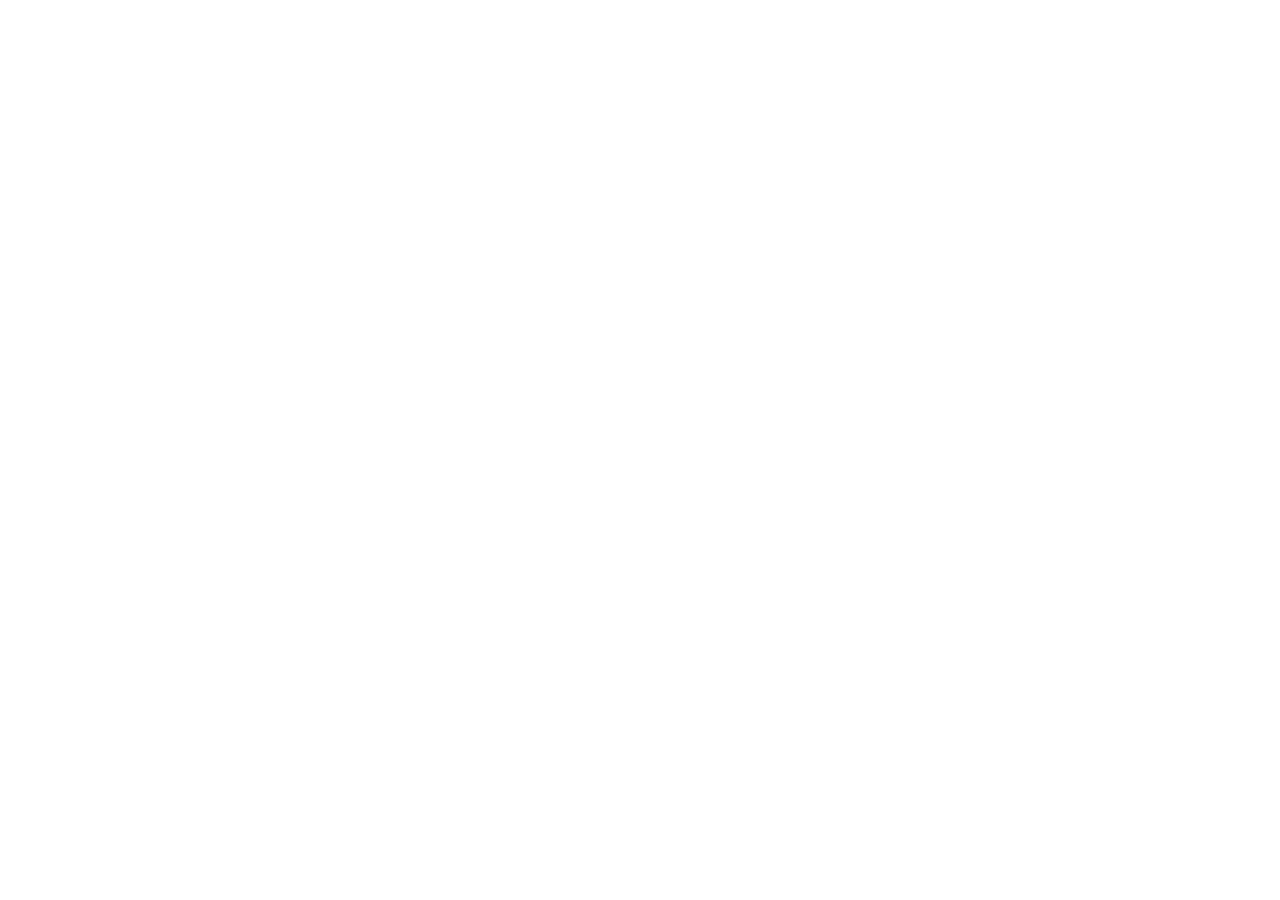
==== index.html @ ab41d57b "Deploy da release 1.2.0 - commit ab262ddef8caa745625edf6eedb670430042a00f" ====
<!doctype html>
<html lang="pt-BR">
  <head>
    <meta charset="UTF-8" />
    <link rel="icon" type="image/svg+xml" href="/vite.svg" />
    <meta name="viewport" content="width=device-width, initial-scale=1.0" />
    <link rel="preconnect" href="https://fonts.googleapis.com" />
    <link rel="preconnect" href="https://fonts.gstatic.com" crossorigin />
    <link
      href="https://fonts.googleapis.com/css2?family=JetBrains+Mono:wght@400;500;700&family=Sora:wght@400;500&family=Space+Grotesk:wght@600&display=swap"
      rel="stylesheet"
    />
    <title>Raphael Maracaipe</title>
    <script type="module" crossorigin src="/raphael-maracaipe/assets/index-6MED6yLs.js"></script>
    <link rel="stylesheet" crossorigin href="/raphael-maracaipe/assets/index-BUrXR4Dk.css">
  </head>
  <body>
    <div id="root"></div>
  </body>
</html>
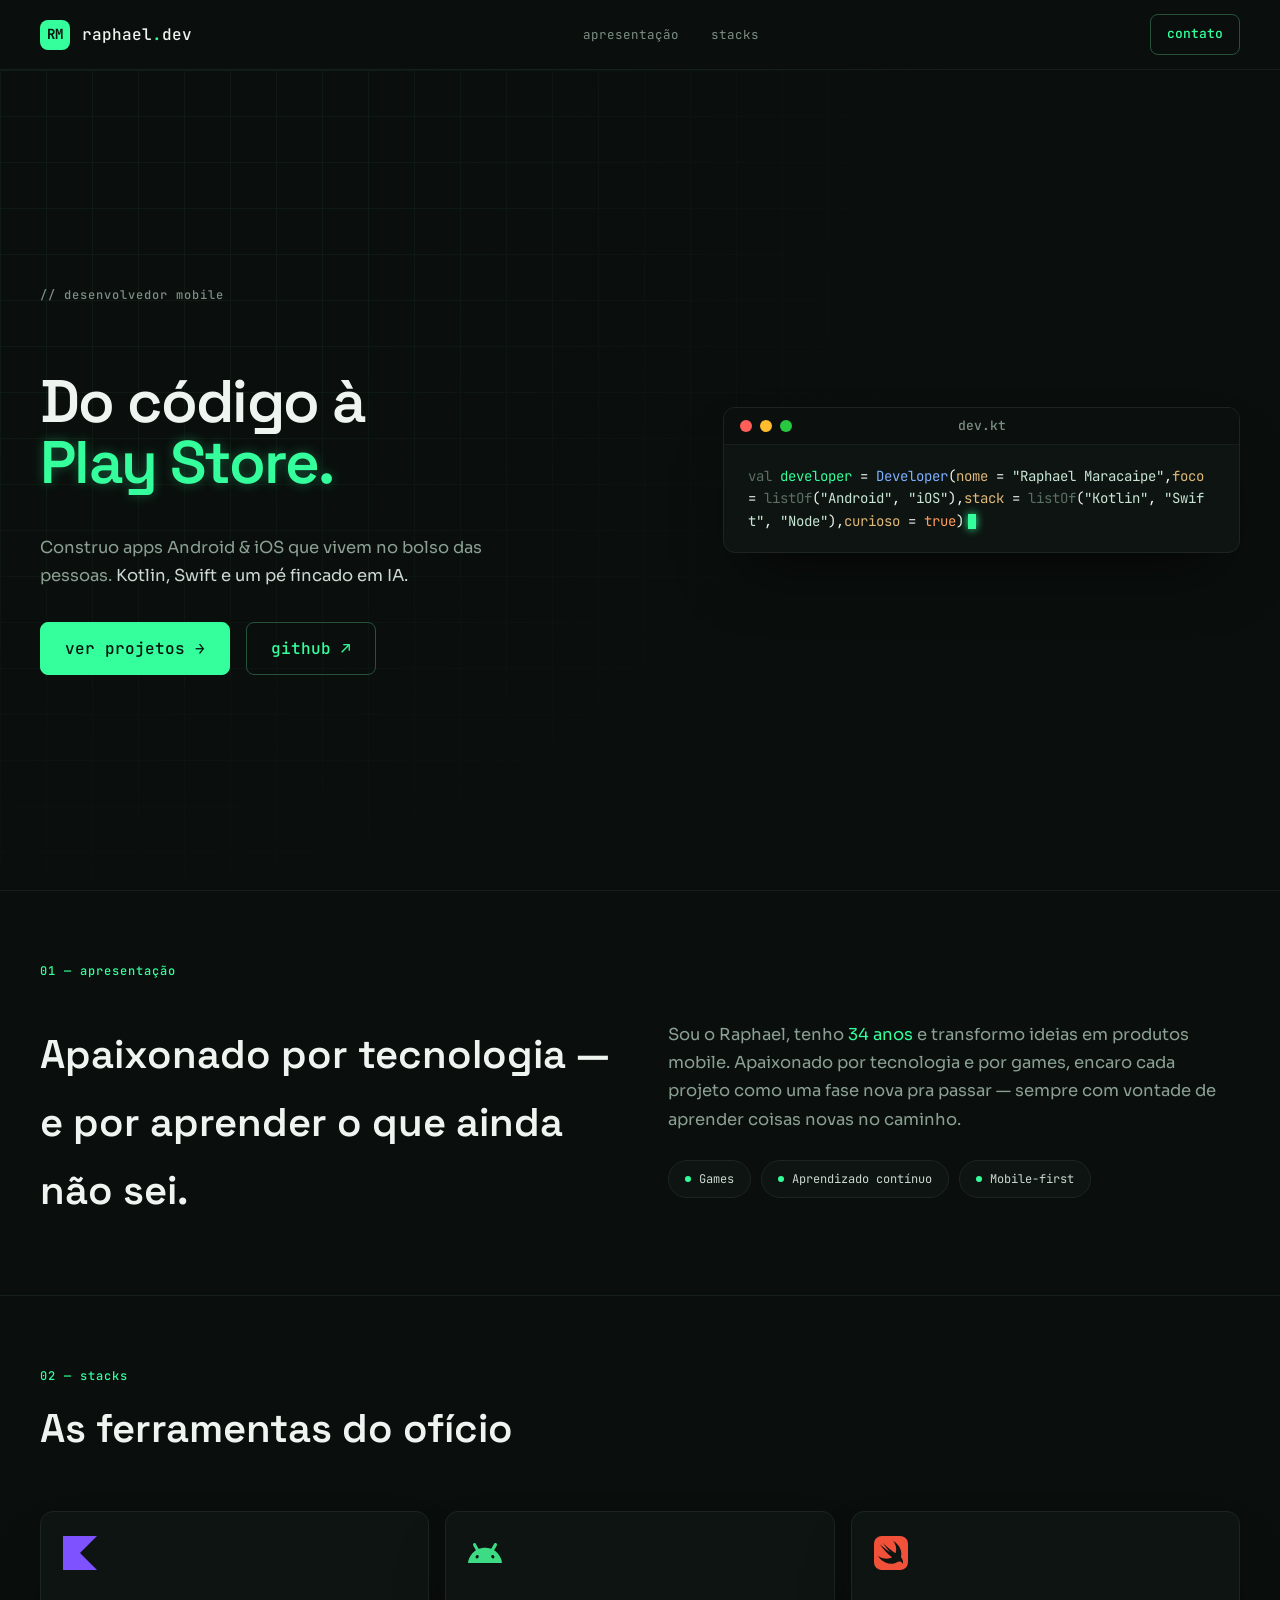
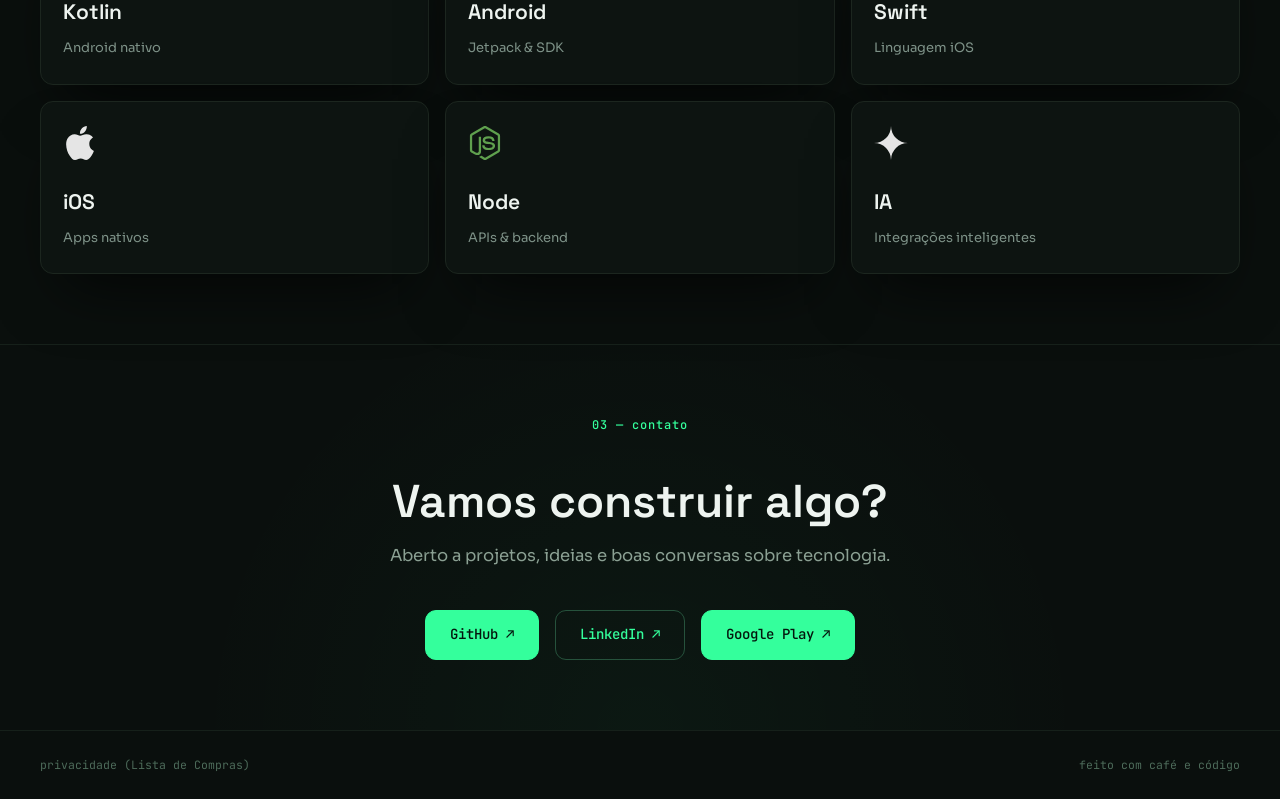
==== commit d6ef408a: "Deploy da release 1.4.4 - commit 41c918c833bcef3f09b4cbc495442cf012981c76" ====
--- a/index.html
+++ b/index.html
@@ -2,7 +2,9 @@
 <html lang="pt-BR">
   <head>
     <meta charset="UTF-8" />
-    <link rel="icon" type="image/svg+xml" href="/vite.svg" />
+    <link rel="icon" type="image/svg+xml" href="./favicon.svg" />
+    <link rel="icon" type="image/png" href="./favicon.png" />
+    <link rel="shortcut icon" href="/favicon.ico" />
     <meta name="viewport" content="width=device-width, initial-scale=1.0" />
     <link rel="preconnect" href="https://fonts.googleapis.com" />
     <link rel="preconnect" href="https://fonts.gstatic.com" crossorigin />
@@ -11,8 +13,8 @@
       rel="stylesheet"
     />
     <title>Raphael Maracaipe</title>
-    <script type="module" crossorigin src="/raphael-maracaipe/assets/index-6MED6yLs.js"></script>
-    <link rel="stylesheet" crossorigin href="/raphael-maracaipe/assets/index-BUrXR4Dk.css">
+    <script type="module" crossorigin src="/assets/index-H_pzqZPn.js"></script>
+    <link rel="stylesheet" crossorigin href="/assets/index-D3Gdmq6y.css">
   </head>
   <body>
     <div id="root"></div>
--- a/assets/index-D3Gdmq6y.css
+++ b/assets/index-D3Gdmq6y.css
@@ -0,0 +1 @@
+@charset "UTF-8";._appContainer_1shqf_1{min-height:100vh;background-color:#0a0f0d;display:flex;flex-direction:column}._mainContent_1shqf_8{flex:1;width:100%;max-width:1280px;margin:0 auto;padding-top:70px}._navbar_1cka7_1{position:fixed;top:0;left:0;right:0;z-index:100;background-color:#0a0f0d;border-bottom:1px solid #16201a;height:70px;display:flex;align-items:center}._container_1cka7_14{width:100%;max-width:1280px;margin:0 auto;padding:0 40px;display:flex;align-items:center;justify-content:space-between}@media(max-width:639px){._container_1cka7_14{padding:0 20px}}._brand_1cka7_29{display:flex;align-items:center;gap:12px}._logoSquare_1cka7_35{width:30px;height:30px;background-color:#34ff9c;color:#04160d;border-radius:8px;font-family:JetBrains Mono,monospace;font-weight:700;font-size:14px;display:flex;align-items:center;justify-content:center}._wordmark_1cka7_49{font-family:JetBrains Mono,monospace;font-size:16px;color:#eef4f0;font-weight:500}._wordmark_1cka7_49 ._dot_1cka7_55{color:#34ff9c}._menuToggle_1cka7_59{display:none;background:none;border:none;cursor:pointer;padding:8px;position:relative;z-index:110}@media(max-width:639px){._menuToggle_1cka7_59{display:block}}._hamburger_1cka7_74{display:block;width:20px;height:2px;background-color:#8ba093;position:relative;transition:background-color .2s}._hamburger_1cka7_74:before,._hamburger_1cka7_74:after{content:"";position:absolute;width:20px;height:2px;background-color:#8ba093;transition:transform .2s}._hamburger_1cka7_74:before{top:-6px}._hamburger_1cka7_74:after{bottom:-6px}._menuToggle_1cka7_59[aria-expanded=true] ._hamburger_1cka7_74{background-color:transparent}._menuToggle_1cka7_59[aria-expanded=true] ._hamburger_1cka7_74:before{transform:translateY(6px) rotate(45deg)}._menuToggle_1cka7_59[aria-expanded=true] ._hamburger_1cka7_74:after{transform:translateY(-6px) rotate(-45deg)}._navLinks_1cka7_107{display:flex;align-items:center;gap:32px}@media(max-width:639px){._navLinks_1cka7_107{display:none;position:absolute;top:70px;left:0;right:0;background-color:#0a0f0d;border-bottom:1px solid #16201a;flex-direction:column;padding:24px;gap:20px;z-index:105}._navLinks_1cka7_107._open_1cka7_126{display:flex}}._link_1cka7_131{font-family:JetBrains Mono,monospace;font-size:12.5px;color:#7d8f85;text-decoration:none;transition:color .2s}._link_1cka7_131:hover{color:#34ff9c}._contactBtn_1cka7_142{display:inline-flex;align-items:center;justify-content:center;gap:8px;font-family:JetBrains Mono,monospace;font-weight:500;border-radius:8px;cursor:pointer;text-decoration:none;transition:transform .25s ease,border-color .25s ease;background-color:transparent;color:#34ff9c;border:1px solid #26523c}._contactBtn_1cka7_142:hover{transform:translateY(-2px);border-color:#34ff9c}._contactBtn_1cka7_142{padding:8px 16px;font-size:13px;border-color:#26523c;color:#34ff9c}._contactBtn_1cka7_142:hover{border-color:#34ff9c;transform:translateY(-2px)}._hero_7cnfn_1{position:relative;display:flex;align-items:center;justify-content:center;min-height:calc(100vh - 80px);padding:92px 40px}@media(max-width:639px){._hero_7cnfn_1{padding-left:20px;padding-right:20px}}._hero_7cnfn_1{background-color:#0a0f0d;overflow:hidden}._hero_7cnfn_1:before{content:"";position:absolute;top:0;left:0;width:100%;height:100%;background-image:linear-gradient(to right,#0f1a14 1px,transparent 1px),linear-gradient(to bottom,#0f1a14 1px,transparent 1px);background-size:46px 46px;mask-image:radial-gradient(circle at 10% 10%,black 20%,transparent 60%);-webkit-mask-image:radial-gradient(circle at 10% 10%,black 20%,transparent 60%);pointer-events:none;z-index:1}._container_7cnfn_34{display:grid;grid-template-columns:1.1fr .9fr;gap:52px;align-items:center;width:100%;max-width:1280px;position:relative;z-index:2}@media(max-width:1023px){._container_7cnfn_34{grid-template-columns:1fr;gap:40px;text-align:left}}._content_7cnfn_52{display:flex;flex-direction:column;align-items:flex-start}._overline_7cnfn_58{font-family:JetBrains Mono,monospace;font-size:12px;font-weight:500;letter-spacing:1px;color:#7d8f85;margin-bottom:16px}._title_7cnfn_67{font-family:Space Grotesk,sans-serif;font-weight:600;font-size:60px;line-height:1.02;letter-spacing:-1.6px;color:#eef4f0;margin-bottom:24px}@media(max-width:639px){._title_7cnfn_67{font-size:40px}}._neonHighlight_7cnfn_82{color:#34ff9c;text-shadow:0 0 12px rgba(52,255,156,.3)}._description_7cnfn_87{font-family:Sora,sans-serif;font-size:16.5px;line-height:1.7;color:#8ba093;max-width:460px;margin-bottom:32px}._brightText_7cnfn_96{color:#cdd8d2}._actions_7cnfn_100{display:flex;gap:16px;flex-wrap:wrap}._btnFilled_7cnfn_106{display:inline-flex;align-items:center;justify-content:center;gap:8px;font-family:JetBrains Mono,monospace;font-weight:500;border-radius:8px;cursor:pointer;text-decoration:none;transition:transform .25s ease,border-color .25s ease;background-color:#34ff9c;color:#04160d;border:1px solid #34ff9c}._btnFilled_7cnfn_106:hover{transform:translateY(-2px)}._btnFilled_7cnfn_106{padding:12px 24px}._btnOutlined_7cnfn_128{display:inline-flex;align-items:center;justify-content:center;gap:8px;font-family:JetBrains Mono,monospace;font-weight:500;border-radius:8px;cursor:pointer;text-decoration:none;transition:transform .25s ease,border-color .25s ease;background-color:transparent;color:#34ff9c;border:1px solid #26523c}._btnOutlined_7cnfn_128:hover{transform:translateY(-2px);border-color:#34ff9c}._btnOutlined_7cnfn_128{padding:12px 24px}._terminalContainer_7cnfn_151{display:flex;justify-content:center;width:100%}@media(max-width:1023px){._terminalContainer_7cnfn_151{justify-content:flex-start}}._terminal_15xwm_1{width:100%;max-width:540px;background-color:#0d1411;border:1px solid #1c261f;border-radius:12px;box-shadow:0 34px 64px -24px #000000b3;overflow:hidden;font-family:JetBrains Mono,monospace}._titleBar_15xwm_12{display:flex;align-items:center;position:relative;padding:12px 16px;background-color:#0b100e;border-bottom:1px solid #16201a}._trafficLights_15xwm_21{display:flex;gap:8px}._dot_15xwm_26{width:12px;height:12px;border-radius:50%;display:inline-block}._dot_15xwm_26._red_15xwm_32{background-color:#ff5f57}._dot_15xwm_26._yellow_15xwm_35{background-color:#febc2e}._dot_15xwm_26._green_15xwm_38{background-color:#28c840}._fileName_15xwm_42{position:absolute;left:50%;transform:translate(-50%);font-size:13px;color:#7d8f85;font-weight:500}._body_15xwm_51{padding:20px 24px;overflow-x:auto}._pre_15xwm_56{margin:0;white-space:pre-wrap;word-break:break-all;font-size:14px;line-height:1.6;color:#eef4f0}._keyword_15xwm_65{color:#5c6f64}._type_15xwm_69{color:#7fb0ff}._property_15xwm_73{color:#e0b978}._string_15xwm_77{color:#c8e6d4}._operator_15xwm_81{color:#8ba093}._boolean_15xwm_85{color:#ff9d5c}._identifier_15xwm_89{color:#34ff9c}._cursor_15xwm_93{display:inline-block;width:8px;height:15px;background-color:#34ff9c;margin-left:4px;vertical-align:middle;animation:_blink_15xwm_1 1.1s step-end infinite;box-shadow:0 0 8px #34ff9c}@keyframes _blink_15xwm_1{0%,to{background-color:transparent}50%{background-color:#34ff9c}}._about_1us5b_1{padding:70px 40px}@media(max-width:639px){._about_1us5b_1{padding-left:20px;padding-right:20px}}._about_1us5b_1{border-top:1px solid #16201a}._about_1us5b_1._revealed_1us5b_13{animation:_reveal-fade-up_1us5b_1 .6s ease both}@media(prefers-reduced-motion:reduce){._about_1us5b_1._revealed_1us5b_13{animation:none}}._label_1us5b_22{font-family:JetBrains Mono,monospace;font-size:12px;font-weight:500;letter-spacing:1px;color:#34ff9c;margin:0 0 40px}._grid_1us5b_31{display:grid;grid-template-columns:1fr 1fr;gap:56px;align-items:start}@media(max-width:1023px){._grid_1us5b_31{grid-template-columns:1fr}}._heading_1us5b_43{font-family:Space Grotesk,sans-serif;font-weight:600;font-size:40px;color:#eef4f0;margin:0}._paragraph_1us5b_51{font-family:Sora,sans-serif;font-weight:400;font-size:16.5px;line-height:1.7;color:#8ba093;margin:0}._age_1us5b_60{color:#34ff9c}._chips_1us5b_64{display:flex;flex-wrap:wrap;gap:10px;margin:26px 0 0;padding:0;list-style:none}._chip_1us5b_64{display:inline-flex;align-items:center;gap:8px;background-color:#0d1411;border:1px solid #1c261f;border-radius:20px;padding:8px 16px;font-family:JetBrains Mono,monospace;font-size:12px;color:#cdd8d2}._chip_1us5b_64:before{content:"";width:6px;height:6px;border-radius:50%;background-color:#34ff9c}._stacks_1ffcv_1{padding:70px 40px}@media(max-width:639px){._stacks_1ffcv_1{padding-left:20px;padding-right:20px}}._stacks_1ffcv_1{border-top:1px solid #16201a}._stacks_1ffcv_1._revealed_1ffcv_13{animation:_reveal-fade-up_1ffcv_1 .6s ease both}@media(prefers-reduced-motion:reduce){._stacks_1ffcv_1._revealed_1ffcv_13{animation:none}}._stacks_1ffcv_1{background-color:#0a0f0d}._container_1ffcv_25{max-width:1280px;margin:0 auto}._label_1ffcv_30{font-family:JetBrains Mono,monospace;font-size:12px;font-weight:500;letter-spacing:1px;color:#34ff9c;display:block;margin-bottom:8px;text-transform:lowercase}._title_1ffcv_41{font-family:Space Grotesk,sans-serif;font-size:40px;font-weight:600;color:#eef4f0;margin-top:0;margin-bottom:48px}@media(max-width:639px){._title_1ffcv_41{margin-bottom:32px}}._grid_1ffcv_55{display:grid;grid-template-columns:repeat(3,1fr);gap:16px;list-style:none;padding:0;margin:0}@media(min-width:640px)and (max-width:1023px){._grid_1ffcv_55{grid-template-columns:repeat(2,1fr)}}@media(max-width:639px){._grid_1ffcv_55{grid-template-columns:1fr}}._card_1ffcv_74{background-color:#0d1411;border:1px solid #1c261f;border-radius:13px;box-shadow:0 34px 64px -24px #000000b3;padding:24px 22px;transition:transform .25s ease,border-color .25s ease}._card_1ffcv_74:hover{transform:translateY(-4px);border-color:#2c5a41}._logoWrapper_1ffcv_87{height:34px;width:34px;margin-bottom:24px;display:flex;align-items:center;justify-content:center}._logo_1ffcv_87{display:block;object-fit:contain}._name_1ffcv_101{font-family:Space Grotesk,sans-serif;font-size:21px;font-weight:600;color:#eef4f0;margin:0 0 8px}._desc_1ffcv_109{font-family:Sora,sans-serif;font-size:13px;font-weight:400;color:#7d9187;margin:0}._contact_1m2k8_1{padding:70px 40px}@media(max-width:639px){._contact_1m2k8_1{padding-left:20px;padding-right:20px}}._contact_1m2k8_1{border-top:1px solid #16201a;display:flex;flex-direction:column;align-items:center;text-align:center;position:relative;overflow:hidden;background:radial-gradient(circle at 50% 100%,rgba(52,255,156,.04) 0%,transparent 60%)}._contact_1m2k8_1._revealed_1m2k8_20{animation:_reveal-fade-up_1m2k8_1 .6s ease both}@media(prefers-reduced-motion:reduce){._contact_1m2k8_1._revealed_1m2k8_20{animation:none}}._label_1m2k8_29{font-family:JetBrains Mono,monospace;font-size:12px;font-weight:500;letter-spacing:1px;color:#34ff9c;margin:0 0 40px}._container_1m2k8_38{max-width:600px;width:100%;display:flex;flex-direction:column;align-items:center}._heading_1m2k8_46{font-family:Space Grotesk,sans-serif;font-weight:600;font-size:46px;color:#eef4f0;margin:0 0 16px;line-height:1.1}@media(max-width:639px){._heading_1m2k8_46{font-size:40px}}._paragraph_1m2k8_60{font-family:Sora,sans-serif;font-weight:400;font-size:16.5px;line-height:1.7;color:#8ba093;margin:0 0 40px}._actions_1m2k8_69{display:flex;gap:16px;justify-content:center;flex-wrap:wrap}@media(max-width:639px){._actions_1m2k8_69{flex-direction:column;width:100%}._actions_1m2k8_69 a{width:100%}}._buttonFilled_1m2k8_85{display:inline-flex;align-items:center;justify-content:center;gap:8px;font-family:JetBrains Mono,monospace;font-weight:500;border-radius:11px;cursor:pointer;text-decoration:none;transition:transform .25s ease,border-color .25s ease;background-color:#34ff9c;color:#04160d;border:1px solid #34ff9c}._buttonFilled_1m2k8_85:hover{transform:translateY(-2px)}._buttonFilled_1m2k8_85{padding:12px 24px;font-size:14px}._buttonOutlined_1m2k8_108{display:inline-flex;align-items:center;justify-content:center;gap:8px;font-family:JetBrains Mono,monospace;font-weight:500;border-radius:11px;cursor:pointer;text-decoration:none;transition:transform .25s ease,border-color .25s ease;background-color:transparent;color:#34ff9c;border:1px solid #26523c}._buttonOutlined_1m2k8_108:hover{transform:translateY(-2px);border-color:#34ff9c}._buttonOutlined_1m2k8_108{padding:12px 24px;font-size:14px}._footer_2dgup_1{display:flex;justify-content:space-between;align-items:center;padding:24px 40px;border-top:1px solid #16201a;font-family:JetBrains Mono,monospace;font-size:11.5px;color:#4d6b5a}@media(max-width:639px){._footer_2dgup_1{flex-direction:column;gap:12px;text-align:center;padding-left:20px;padding-right:20px}}._privacyLink_2dgup_21{color:inherit;text-decoration:none;font-family:JetBrains Mono,monospace;font-size:11.5px;cursor:pointer;transition:color .2s ease}._privacyLink_2dgup_21:hover{color:#34ff9c;text-decoration:underline}._container_17x62_2{max-width:760px;width:100%;margin:0 auto;padding:64px 40px 90px;background-color:#0a0f0d;color:#eef4f0;font-family:Sora,sans-serif;overflow-wrap:break-word}@media(max-width:639px){._container_17x62_2{padding-left:20px;padding-right:20px}}._backLink_17x62_19{display:inline-block;font-family:JetBrains Mono,monospace;font-size:12px;color:#7d8f85;text-decoration:none;cursor:pointer;margin-bottom:24px;transition:color .2s ease}._backLink_17x62_19:hover{color:#34ff9c}._label_17x62_33{font-family:JetBrains Mono,monospace;font-size:12px;font-weight:500;letter-spacing:1px;color:#34ff9c;text-transform:lowercase;margin-bottom:8px}._title_17x62_43{font-family:Space Grotesk,sans-serif;font-weight:600;font-size:40px;color:#eef4f0;margin:0 0 8px}@media(max-width:639px){._title_17x62_43{font-size:32px}}._updatedAt_17x62_56{font-family:JetBrains Mono,monospace;font-size:11.5px;color:#7d8f85;margin-bottom:40px}._section_17x62_63{margin-bottom:32px}._section_17x62_63 h2{font-family:Space Grotesk,sans-serif;font-size:20px;font-weight:600;color:#f2f7f4;margin:0 0 12px}._section_17x62_63 p{font-family:Sora,sans-serif;font-size:15.5px;line-height:1.75;color:#93a89b;margin:0}._section_17x62_63 p a{color:#34ff9c;text-decoration:none}._section_17x62_63 p a:hover{text-decoration:underline}._summary_17x62_88{background-color:#0d1411;border:1px solid #26523c;border-radius:12px;padding:24px;margin-bottom:40px}._summary_17x62_88 h2{font-family:Space Grotesk,sans-serif;font-size:20px;font-weight:600;color:#f2f7f4;margin:0 0 12px}._summary_17x62_88 p{font-family:Sora,sans-serif;font-size:15.5px;line-height:1.75;color:#93a89b;margin:0}._summary_17x62_88 p a{color:#34ff9c;text-decoration:none}._summary_17x62_88 p a:hover{text-decoration:underline}@media(max-width:639px){._summary_17x62_88{padding:20px}}._list_17x62_122{font-family:Sora,sans-serif;font-size:15.5px;line-height:1.75;color:#93a89b;list-style:none;margin:0;padding:0}._list_17x62_122 li{position:relative;padding-left:16px}._list_17x62_122 li+li{margin-top:8px}._list_17x62_122 li:before{content:"·";position:absolute;left:0;color:#34ff9c;font-family:JetBrains Mono,monospace;font-weight:700}._list_17x62_122 a{color:#34ff9c;text-decoration:none}._list_17x62_122 a:hover{text-decoration:underline}._note_17x62_154{font-family:Sora,sans-serif;font-size:15.5px;line-height:1.75;color:#93a89b;background-color:#0d1411;border-left:2px solid #34ff9c;border-radius:8px;padding:12px 16px;margin-top:16px}._note_17x62_154 p{font-family:Sora,sans-serif;font-size:15.5px;line-height:1.75;color:#93a89b;margin:0}._note_17x62_154 a{color:#34ff9c;text-decoration:none}._note_17x62_154 a:hover{text-decoration:underline}._subsection_17x62_180{margin-top:20px}._subsection_17x62_180 h3{font-family:Space Grotesk,sans-serif;font-weight:600;font-size:16px;color:#f2f7f4;margin:0 0 6px}._subsection_17x62_180 p{font-family:Sora,sans-serif;font-size:15.5px;line-height:1.75;color:#93a89b;margin:0}._subsection_17x62_180 p a{color:#34ff9c;text-decoration:none}._subsection_17x62_180 p a:hover{text-decoration:underline}._tableWrapper_17x62_205{overflow-x:auto;-webkit-overflow-scrolling:touch;max-width:100%;margin-top:16px;border:1px solid #1c261f;border-radius:8px}._table_17x62_205{border-collapse:collapse;width:100%;min-width:520px;font-family:Sora,sans-serif;font-size:14px;line-height:1.75;color:#93a89b}._table_17x62_205 th,._table_17x62_205 td{padding:10px 14px;text-align:left;vertical-align:top;border-bottom:1px solid #1c261f}._table_17x62_205 thead th{font-family:JetBrains Mono,monospace;font-size:12px;font-weight:500;letter-spacing:.5px;color:#7d8f85;text-transform:lowercase;background-color:#0d1411;border-bottom:1px solid #1c261f}._table_17x62_205 tbody tr:last-child th,._table_17x62_205 tbody tr:last-child td{border-bottom:0}._table_17x62_205 tbody th,._table_17x62_205 tbody td:first-child{font-family:JetBrains Mono,monospace;font-weight:500;color:#f2f7f4;white-space:nowrap}._table_17x62_205 a{color:#34ff9c;text-decoration:none}._table_17x62_205 a:hover{text-decoration:underline}@media(max-width:639px){._table_17x62_205{font-size:13px}._table_17x62_205 th,._table_17x62_205 td{padding:8px 10px}}:root{font-family:Sora,sans-serif;font-size:16px;line-height:1.7;color-scheme:dark}*{box-sizing:border-box}body{margin:0;min-width:320px;min-height:100vh;background-color:#0a0f0d;color:#8ba093}h1,h2,h3,h4{font-family:Space Grotesk,sans-serif;font-weight:600;color:#eef4f0}code,pre,kbd{font-family:JetBrains Mono,monospace}@keyframes reveal-fade-up{0%{opacity:0;transform:translateY(14px)}to{opacity:1;transform:translateY(0)}}.reveal.revealed{animation:reveal-fade-up .6s ease both}@media(prefers-reduced-motion:reduce){.reveal.revealed{animation:none}}
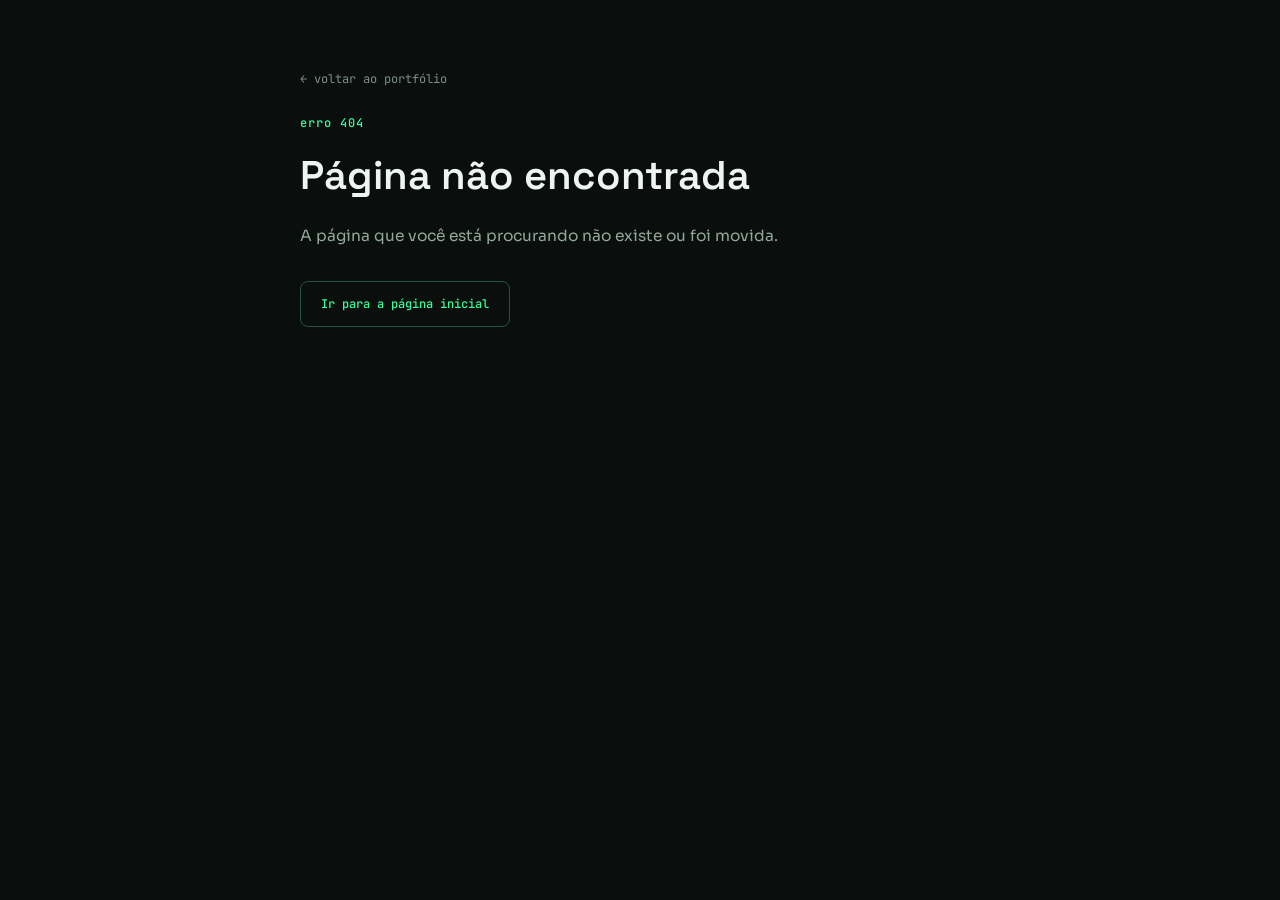
==== commit 820c2f1e: "Deploy da release 1.7.3 - commit 7371b18abf06512e805ec9d760616d59a77d8494" ====
--- a/index.html
+++ b/index.html
@@ -4,8 +4,28 @@
     <meta charset="UTF-8" />
     <link rel="icon" type="image/svg+xml" href="./favicon.svg" />
     <link rel="icon" type="image/png" href="./favicon.png" />
-    <link rel="shortcut icon" href="/favicon.ico" />
+    <link rel="shortcut icon" href="./favicon.ico" />
     <meta name="viewport" content="width=device-width, initial-scale=1.0" />
+    <meta
+      name="description"
+      content="Portfolio de Raphael Maracaipe, desenvolvedor de software: projetos, apps e experiencias em React, Node.js e automacao com IA."
+    />
+    <link rel="canonical" href="https://raphaelmaracaipe.com.br/" />
+    <meta property="og:type" content="website" />
+    <meta property="og:url" content="https://raphaelmaracaipe.com.br/" />
+    <meta property="og:title" content="Raphael Maracaipe — Desenvolvedor de Software | Portfólio" />
+    <meta
+      property="og:description"
+      content="Portfolio de Raphael Maracaipe, desenvolvedor de software: projetos, apps e experiencias em React, Node.js e automacao com IA."
+    />
+    <meta property="og:image" content="https://raphaelmaracaipe.com.br/og-image.png" />
+    <meta name="twitter:card" content="summary_large_image" />
+    <meta name="twitter:title" content="Raphael Maracaipe — Desenvolvedor de Software | Portfólio" />
+    <meta
+      name="twitter:description"
+      content="Portfolio de Raphael Maracaipe, desenvolvedor de software: projetos, apps e experiencias em React, Node.js e automacao com IA."
+    />
+    <meta name="twitter:image" content="https://raphaelmaracaipe.com.br/og-image.png" />
     <link rel="preconnect" href="https://fonts.googleapis.com" />
     <link rel="preconnect" href="https://fonts.gstatic.com" crossorigin />
     <link
@@ -13,8 +33,20 @@
       rel="stylesheet"
     />
     <title>Raphael Maracaipe</title>
-    <script type="module" crossorigin src="/assets/index-H_pzqZPn.js"></script>
-    <link rel="stylesheet" crossorigin href="/assets/index-D3Gdmq6y.css">
+    <script type="application/ld+json">
+      {
+        "@context": "https://schema.org",
+        "@type": "Person",
+        "name": "Raphael Maracaipe",
+        "url": "https://raphaelmaracaipe.com.br/",
+        "sameAs": [
+          "https://github.com/raphaelmaracaipe",
+          "https://www.linkedin.com/in/raphaelmaracaipe/"
+        ]
+      }
+    </script>
+    <script type="module" crossorigin src="/assets/index-DLJJU7hc.js"></script>
+    <link rel="stylesheet" crossorigin href="/assets/index-CxYNfSDA.css">
   </head>
   <body>
     <div id="root"></div>
--- a/assets/index-CxYNfSDA.css
+++ b/assets/index-CxYNfSDA.css
@@ -0,0 +1 @@
+@charset "UTF-8";._appContainer_1shqf_1{min-height:100vh;background-color:#0a0f0d;display:flex;flex-direction:column}._mainContent_1shqf_8{flex:1;width:100%;max-width:1280px;margin:0 auto;padding-top:70px}._navbar_1cka7_1{position:fixed;top:0;left:0;right:0;z-index:100;background-color:#0a0f0d;border-bottom:1px solid #16201a;height:70px;display:flex;align-items:center}._container_1cka7_14{width:100%;max-width:1280px;margin:0 auto;padding:0 40px;display:flex;align-items:center;justify-content:space-between}@media(max-width:639px){._container_1cka7_14{padding:0 20px}}._brand_1cka7_29{display:flex;align-items:center;gap:12px}._logoSquare_1cka7_35{width:30px;height:30px;background-color:#34ff9c;color:#04160d;border-radius:8px;font-family:JetBrains Mono,monospace;font-weight:700;font-size:14px;display:flex;align-items:center;justify-content:center}._wordmark_1cka7_49{font-family:JetBrains Mono,monospace;font-size:16px;color:#eef4f0;font-weight:500}._wordmark_1cka7_49 ._dot_1cka7_55{color:#34ff9c}._menuToggle_1cka7_59{display:none;background:none;border:none;cursor:pointer;padding:8px;position:relative;z-index:110}@media(max-width:639px){._menuToggle_1cka7_59{display:block}}._hamburger_1cka7_74{display:block;width:20px;height:2px;background-color:#8ba093;position:relative;transition:background-color .2s}._hamburger_1cka7_74:before,._hamburger_1cka7_74:after{content:"";position:absolute;width:20px;height:2px;background-color:#8ba093;transition:transform .2s}._hamburger_1cka7_74:before{top:-6px}._hamburger_1cka7_74:after{bottom:-6px}._menuToggle_1cka7_59[aria-expanded=true] ._hamburger_1cka7_74{background-color:transparent}._menuToggle_1cka7_59[aria-expanded=true] ._hamburger_1cka7_74:before{transform:translateY(6px) rotate(45deg)}._menuToggle_1cka7_59[aria-expanded=true] ._hamburger_1cka7_74:after{transform:translateY(-6px) rotate(-45deg)}._navLinks_1cka7_107{display:flex;align-items:center;gap:32px}@media(max-width:639px){._navLinks_1cka7_107{display:none;position:absolute;top:70px;left:0;right:0;background-color:#0a0f0d;border-bottom:1px solid #16201a;flex-direction:column;padding:24px;gap:20px;z-index:105}._navLinks_1cka7_107._open_1cka7_126{display:flex}}._link_1cka7_131{font-family:JetBrains Mono,monospace;font-size:12.5px;color:#7d8f85;text-decoration:none;transition:color .2s}._link_1cka7_131:hover{color:#34ff9c}._contactBtn_1cka7_142{display:inline-flex;align-items:center;justify-content:center;gap:8px;font-family:JetBrains Mono,monospace;font-weight:500;border-radius:8px;cursor:pointer;text-decoration:none;transition:transform .25s ease,border-color .25s ease;background-color:transparent;color:#34ff9c;border:1px solid #26523c}._contactBtn_1cka7_142:hover{transform:translateY(-2px);border-color:#34ff9c}._contactBtn_1cka7_142{padding:8px 16px;font-size:13px;border-color:#26523c;color:#34ff9c}._contactBtn_1cka7_142:hover{border-color:#34ff9c;transform:translateY(-2px)}._hero_7cnfn_1{position:relative;display:flex;align-items:center;justify-content:center;min-height:calc(100vh - 80px);padding:92px 40px}@media(max-width:639px){._hero_7cnfn_1{padding-left:20px;padding-right:20px}}._hero_7cnfn_1{background-color:#0a0f0d;overflow:hidden}._hero_7cnfn_1:before{content:"";position:absolute;top:0;left:0;width:100%;height:100%;background-image:linear-gradient(to right,#0f1a14 1px,transparent 1px),linear-gradient(to bottom,#0f1a14 1px,transparent 1px);background-size:46px 46px;mask-image:radial-gradient(circle at 10% 10%,black 20%,transparent 60%);-webkit-mask-image:radial-gradient(circle at 10% 10%,black 20%,transparent 60%);pointer-events:none;z-index:1}._container_7cnfn_34{display:grid;grid-template-columns:1.1fr .9fr;gap:52px;align-items:center;width:100%;max-width:1280px;position:relative;z-index:2}@media(max-width:1023px){._container_7cnfn_34{grid-template-columns:1fr;gap:40px;text-align:left}}._content_7cnfn_52{display:flex;flex-direction:column;align-items:flex-start}._overline_7cnfn_58{font-family:JetBrains Mono,monospace;font-size:12px;font-weight:500;letter-spacing:1px;color:#7d8f85;margin-bottom:16px}._title_7cnfn_67{font-family:Space Grotesk,sans-serif;font-weight:600;font-size:60px;line-height:1.02;letter-spacing:-1.6px;color:#eef4f0;margin-bottom:24px}@media(max-width:639px){._title_7cnfn_67{font-size:40px}}._neonHighlight_7cnfn_82{color:#34ff9c;text-shadow:0 0 12px rgba(52,255,156,.3)}._description_7cnfn_87{font-family:Sora,sans-serif;font-size:16.5px;line-height:1.7;color:#8ba093;max-width:460px;margin-bottom:32px}._brightText_7cnfn_96{color:#cdd8d2}._actions_7cnfn_100{display:flex;gap:16px;flex-wrap:wrap}._btnFilled_7cnfn_106{display:inline-flex;align-items:center;justify-content:center;gap:8px;font-family:JetBrains Mono,monospace;font-weight:500;border-radius:8px;cursor:pointer;text-decoration:none;transition:transform .25s ease,border-color .25s ease;background-color:#34ff9c;color:#04160d;border:1px solid #34ff9c}._btnFilled_7cnfn_106:hover{transform:translateY(-2px)}._btnFilled_7cnfn_106{padding:12px 24px}._btnOutlined_7cnfn_128{display:inline-flex;align-items:center;justify-content:center;gap:8px;font-family:JetBrains Mono,monospace;font-weight:500;border-radius:8px;cursor:pointer;text-decoration:none;transition:transform .25s ease,border-color .25s ease;background-color:transparent;color:#34ff9c;border:1px solid #26523c}._btnOutlined_7cnfn_128:hover{transform:translateY(-2px);border-color:#34ff9c}._btnOutlined_7cnfn_128{padding:12px 24px}._terminalContainer_7cnfn_151{display:flex;justify-content:center;width:100%}@media(max-width:1023px){._terminalContainer_7cnfn_151{justify-content:flex-start}}._terminal_15xwm_1{width:100%;max-width:540px;background-color:#0d1411;border:1px solid #1c261f;border-radius:12px;box-shadow:0 34px 64px -24px #000000b3;overflow:hidden;font-family:JetBrains Mono,monospace}._titleBar_15xwm_12{display:flex;align-items:center;position:relative;padding:12px 16px;background-color:#0b100e;border-bottom:1px solid #16201a}._trafficLights_15xwm_21{display:flex;gap:8px}._dot_15xwm_26{width:12px;height:12px;border-radius:50%;display:inline-block}._dot_15xwm_26._red_15xwm_32{background-color:#ff5f57}._dot_15xwm_26._yellow_15xwm_35{background-color:#febc2e}._dot_15xwm_26._green_15xwm_38{background-color:#28c840}._fileName_15xwm_42{position:absolute;left:50%;transform:translate(-50%);font-size:13px;color:#7d8f85;font-weight:500}._body_15xwm_51{padding:20px 24px;overflow-x:auto}._pre_15xwm_56{margin:0;white-space:pre-wrap;word-break:break-all;font-size:14px;line-height:1.6;color:#eef4f0}._keyword_15xwm_65{color:#5c6f64}._type_15xwm_69{color:#7fb0ff}._property_15xwm_73{color:#e0b978}._string_15xwm_77{color:#c8e6d4}._operator_15xwm_81{color:#8ba093}._boolean_15xwm_85{color:#ff9d5c}._identifier_15xwm_89{color:#34ff9c}._cursor_15xwm_93{display:inline-block;width:8px;height:15px;background-color:#34ff9c;margin-left:4px;vertical-align:middle;animation:_blink_15xwm_1 1.1s step-end infinite;box-shadow:0 0 8px #34ff9c}@keyframes _blink_15xwm_1{0%,to{background-color:transparent}50%{background-color:#34ff9c}}._about_1us5b_1{padding:70px 40px}@media(max-width:639px){._about_1us5b_1{padding-left:20px;padding-right:20px}}._about_1us5b_1{border-top:1px solid #16201a}._about_1us5b_1._revealed_1us5b_13{animation:_reveal-fade-up_1us5b_1 .6s ease both}@media(prefers-reduced-motion:reduce){._about_1us5b_1._revealed_1us5b_13{animation:none}}._label_1us5b_22{font-family:JetBrains Mono,monospace;font-size:12px;font-weight:500;letter-spacing:1px;color:#34ff9c;margin:0 0 40px}._grid_1us5b_31{display:grid;grid-template-columns:1fr 1fr;gap:56px;align-items:start}@media(max-width:1023px){._grid_1us5b_31{grid-template-columns:1fr}}._heading_1us5b_43{font-family:Space Grotesk,sans-serif;font-weight:600;font-size:40px;color:#eef4f0;margin:0}._paragraph_1us5b_51{font-family:Sora,sans-serif;font-weight:400;font-size:16.5px;line-height:1.7;color:#8ba093;margin:0}._age_1us5b_60{color:#34ff9c}._chips_1us5b_64{display:flex;flex-wrap:wrap;gap:10px;margin:26px 0 0;padding:0;list-style:none}._chip_1us5b_64{display:inline-flex;align-items:center;gap:8px;background-color:#0d1411;border:1px solid #1c261f;border-radius:20px;padding:8px 16px;font-family:JetBrains Mono,monospace;font-size:12px;color:#cdd8d2}._chip_1us5b_64:before{content:"";width:6px;height:6px;border-radius:50%;background-color:#34ff9c}._stacks_1ffcv_1{padding:70px 40px}@media(max-width:639px){._stacks_1ffcv_1{padding-left:20px;padding-right:20px}}._stacks_1ffcv_1{border-top:1px solid #16201a}._stacks_1ffcv_1._revealed_1ffcv_13{animation:_reveal-fade-up_1ffcv_1 .6s ease both}@media(prefers-reduced-motion:reduce){._stacks_1ffcv_1._revealed_1ffcv_13{animation:none}}._stacks_1ffcv_1{background-color:#0a0f0d}._container_1ffcv_25{max-width:1280px;margin:0 auto}._label_1ffcv_30{font-family:JetBrains Mono,monospace;font-size:12px;font-weight:500;letter-spacing:1px;color:#34ff9c;display:block;margin-bottom:8px;text-transform:lowercase}._title_1ffcv_41{font-family:Space Grotesk,sans-serif;font-size:40px;font-weight:600;color:#eef4f0;margin-top:0;margin-bottom:48px}@media(max-width:639px){._title_1ffcv_41{margin-bottom:32px}}._grid_1ffcv_55{display:grid;grid-template-columns:repeat(3,1fr);gap:16px;list-style:none;padding:0;margin:0}@media(min-width:640px)and (max-width:1023px){._grid_1ffcv_55{grid-template-columns:repeat(2,1fr)}}@media(max-width:639px){._grid_1ffcv_55{grid-template-columns:1fr}}._card_1ffcv_74{background-color:#0d1411;border:1px solid #1c261f;border-radius:13px;box-shadow:0 34px 64px -24px #000000b3;padding:24px 22px;transition:transform .25s ease,border-color .25s ease}._card_1ffcv_74:hover{transform:translateY(-4px);border-color:#2c5a41}._logoWrapper_1ffcv_87{height:34px;width:34px;margin-bottom:24px;display:flex;align-items:center;justify-content:center}._logo_1ffcv_87{display:block;object-fit:contain}._name_1ffcv_101{font-family:Space Grotesk,sans-serif;font-size:21px;font-weight:600;color:#eef4f0;margin:0 0 8px}._desc_1ffcv_109{font-family:Sora,sans-serif;font-size:13px;font-weight:400;color:#7d9187;margin:0}._contact_1m2k8_1{padding:70px 40px}@media(max-width:639px){._contact_1m2k8_1{padding-left:20px;padding-right:20px}}._contact_1m2k8_1{border-top:1px solid #16201a;display:flex;flex-direction:column;align-items:center;text-align:center;position:relative;overflow:hidden;background:radial-gradient(circle at 50% 100%,rgba(52,255,156,.04) 0%,transparent 60%)}._contact_1m2k8_1._revealed_1m2k8_20{animation:_reveal-fade-up_1m2k8_1 .6s ease both}@media(prefers-reduced-motion:reduce){._contact_1m2k8_1._revealed_1m2k8_20{animation:none}}._label_1m2k8_29{font-family:JetBrains Mono,monospace;font-size:12px;font-weight:500;letter-spacing:1px;color:#34ff9c;margin:0 0 40px}._container_1m2k8_38{max-width:600px;width:100%;display:flex;flex-direction:column;align-items:center}._heading_1m2k8_46{font-family:Space Grotesk,sans-serif;font-weight:600;font-size:46px;color:#eef4f0;margin:0 0 16px;line-height:1.1}@media(max-width:639px){._heading_1m2k8_46{font-size:40px}}._paragraph_1m2k8_60{font-family:Sora,sans-serif;font-weight:400;font-size:16.5px;line-height:1.7;color:#8ba093;margin:0 0 40px}._actions_1m2k8_69{display:flex;gap:16px;justify-content:center;flex-wrap:wrap}@media(max-width:639px){._actions_1m2k8_69{flex-direction:column;width:100%}._actions_1m2k8_69 a{width:100%}}._buttonFilled_1m2k8_85{display:inline-flex;align-items:center;justify-content:center;gap:8px;font-family:JetBrains Mono,monospace;font-weight:500;border-radius:11px;cursor:pointer;text-decoration:none;transition:transform .25s ease,border-color .25s ease;background-color:#34ff9c;color:#04160d;border:1px solid #34ff9c}._buttonFilled_1m2k8_85:hover{transform:translateY(-2px)}._buttonFilled_1m2k8_85{padding:12px 24px;font-size:14px}._buttonOutlined_1m2k8_108{display:inline-flex;align-items:center;justify-content:center;gap:8px;font-family:JetBrains Mono,monospace;font-weight:500;border-radius:11px;cursor:pointer;text-decoration:none;transition:transform .25s ease,border-color .25s ease;background-color:transparent;color:#34ff9c;border:1px solid #26523c}._buttonOutlined_1m2k8_108:hover{transform:translateY(-2px);border-color:#34ff9c}._buttonOutlined_1m2k8_108{padding:12px 24px;font-size:14px}._footer_2dgup_1{display:flex;justify-content:space-between;align-items:center;padding:24px 40px;border-top:1px solid #16201a;font-family:JetBrains Mono,monospace;font-size:11.5px;color:#4d6b5a}@media(max-width:639px){._footer_2dgup_1{flex-direction:column;gap:12px;text-align:center;padding-left:20px;padding-right:20px}}._privacyLink_2dgup_21{color:inherit;text-decoration:none;font-family:JetBrains Mono,monospace;font-size:11.5px;cursor:pointer;transition:color .2s ease}._privacyLink_2dgup_21:hover{color:#34ff9c;text-decoration:underline}._container_17x62_2{max-width:760px;width:100%;margin:0 auto;padding:64px 40px 90px;background-color:#0a0f0d;color:#eef4f0;font-family:Sora,sans-serif;overflow-wrap:break-word}@media(max-width:639px){._container_17x62_2{padding-left:20px;padding-right:20px}}._backLink_17x62_19{display:inline-block;font-family:JetBrains Mono,monospace;font-size:12px;color:#7d8f85;text-decoration:none;cursor:pointer;margin-bottom:24px;transition:color .2s ease}._backLink_17x62_19:hover{color:#34ff9c}._label_17x62_33{font-family:JetBrains Mono,monospace;font-size:12px;font-weight:500;letter-spacing:1px;color:#34ff9c;text-transform:lowercase;margin-bottom:8px}._title_17x62_43{font-family:Space Grotesk,sans-serif;font-weight:600;font-size:40px;color:#eef4f0;margin:0 0 8px}@media(max-width:639px){._title_17x62_43{font-size:32px}}._updatedAt_17x62_56{font-family:JetBrains Mono,monospace;font-size:11.5px;color:#7d8f85;margin-bottom:40px}._section_17x62_63{margin-bottom:32px}._section_17x62_63 h2{font-family:Space Grotesk,sans-serif;font-size:20px;font-weight:600;color:#f2f7f4;margin:0 0 12px}._section_17x62_63 p{font-family:Sora,sans-serif;font-size:15.5px;line-height:1.75;color:#93a89b;margin:0}._section_17x62_63 p a{color:#34ff9c;text-decoration:none}._section_17x62_63 p a:hover{text-decoration:underline}._summary_17x62_88{background-color:#0d1411;border:1px solid #26523c;border-radius:12px;padding:24px;margin-bottom:40px}._summary_17x62_88 h2{font-family:Space Grotesk,sans-serif;font-size:20px;font-weight:600;color:#f2f7f4;margin:0 0 12px}._summary_17x62_88 p{font-family:Sora,sans-serif;font-size:15.5px;line-height:1.75;color:#93a89b;margin:0}._summary_17x62_88 p a{color:#34ff9c;text-decoration:none}._summary_17x62_88 p a:hover{text-decoration:underline}@media(max-width:639px){._summary_17x62_88{padding:20px}}._list_17x62_122{font-family:Sora,sans-serif;font-size:15.5px;line-height:1.75;color:#93a89b;list-style:none;margin:0;padding:0}._list_17x62_122 li{position:relative;padding-left:16px}._list_17x62_122 li+li{margin-top:8px}._list_17x62_122 li:before{content:"·";position:absolute;left:0;color:#34ff9c;font-family:JetBrains Mono,monospace;font-weight:700}._list_17x62_122 a{color:#34ff9c;text-decoration:none}._list_17x62_122 a:hover{text-decoration:underline}._note_17x62_154{font-family:Sora,sans-serif;font-size:15.5px;line-height:1.75;color:#93a89b;background-color:#0d1411;border-left:2px solid #34ff9c;border-radius:8px;padding:12px 16px;margin-top:16px}._note_17x62_154 p{font-family:Sora,sans-serif;font-size:15.5px;line-height:1.75;color:#93a89b;margin:0}._note_17x62_154 a{color:#34ff9c;text-decoration:none}._note_17x62_154 a:hover{text-decoration:underline}._subsection_17x62_180{margin-top:20px}._subsection_17x62_180 h3{font-family:Space Grotesk,sans-serif;font-weight:600;font-size:16px;color:#f2f7f4;margin:0 0 6px}._subsection_17x62_180 p{font-family:Sora,sans-serif;font-size:15.5px;line-height:1.75;color:#93a89b;margin:0}._subsection_17x62_180 p a{color:#34ff9c;text-decoration:none}._subsection_17x62_180 p a:hover{text-decoration:underline}._tableWrapper_17x62_205{overflow-x:auto;-webkit-overflow-scrolling:touch;max-width:100%;margin-top:16px;border:1px solid #1c261f;border-radius:8px}._table_17x62_205{border-collapse:collapse;width:100%;min-width:520px;font-family:Sora,sans-serif;font-size:14px;line-height:1.75;color:#93a89b}._table_17x62_205 th,._table_17x62_205 td{padding:10px 14px;text-align:left;vertical-align:top;border-bottom:1px solid #1c261f}._table_17x62_205 thead th{font-family:JetBrains Mono,monospace;font-size:12px;font-weight:500;letter-spacing:.5px;color:#7d8f85;text-transform:lowercase;background-color:#0d1411;border-bottom:1px solid #1c261f}._table_17x62_205 tbody tr:last-child th,._table_17x62_205 tbody tr:last-child td{border-bottom:0}._table_17x62_205 tbody th,._table_17x62_205 tbody td:first-child{font-family:JetBrains Mono,monospace;font-weight:500;color:#f2f7f4;white-space:nowrap}._table_17x62_205 a{color:#34ff9c;text-decoration:none}._table_17x62_205 a:hover{text-decoration:underline}@media(max-width:639px){._table_17x62_205{font-size:13px}._table_17x62_205 th,._table_17x62_205 td{padding:8px 10px}}._container_1g9us_1{max-width:760px;width:100%;margin:0 auto;padding:64px 40px 90px;background-color:#0a0f0d;color:#eef4f0;font-family:Sora,sans-serif;overflow-wrap:break-word}@media(max-width:639px){._container_1g9us_1{padding-left:20px;padding-right:20px}}._backLink_1g9us_18{display:inline-block;font-family:JetBrains Mono,monospace;font-size:12px;color:#7d8f85;text-decoration:none;cursor:pointer;margin-bottom:24px;transition:color .2s ease}._backLink_1g9us_18:hover{color:#34ff9c}._label_1g9us_32{font-family:JetBrains Mono,monospace;font-size:12px;font-weight:500;letter-spacing:1px;color:#34ff9c;text-transform:lowercase;margin-bottom:8px}._title_1g9us_42{font-family:Space Grotesk,sans-serif;font-weight:600;font-size:40px;color:#eef4f0;margin:0 0 12px}@media(max-width:639px){._title_1g9us_42{font-size:32px}}._description_1g9us_55{font-family:Sora,sans-serif;font-size:15.5px;line-height:1.75;color:#93a89b;margin:0 0 32px}._action_1g9us_63{margin-top:24px}._homeButton_1g9us_67{display:inline-flex;align-items:center;justify-content:center;gap:8px;font-family:JetBrains Mono,monospace;font-weight:500;border-radius:8px;cursor:pointer;text-decoration:none;transition:transform .25s ease,border-color .25s ease;background-color:transparent;color:#34ff9c;border:1px solid #26523c}._homeButton_1g9us_67:hover{transform:translateY(-2px);border-color:#34ff9c}._homeButton_1g9us_67{padding:12px 20px;font-size:12px}:root{font-family:Sora,sans-serif;font-size:16px;line-height:1.7;color-scheme:dark}*{box-sizing:border-box}body{margin:0;min-width:320px;min-height:100vh;background-color:#0a0f0d;color:#8ba093}h1,h2,h3,h4{font-family:Space Grotesk,sans-serif;font-weight:600;color:#eef4f0}code,pre,kbd{font-family:JetBrains Mono,monospace}@keyframes reveal-fade-up{0%{opacity:0;transform:translateY(14px)}to{opacity:1;transform:translateY(0)}}.reveal.revealed{animation:reveal-fade-up .6s ease both}@media(prefers-reduced-motion:reduce){.reveal.revealed{animation:none}}
